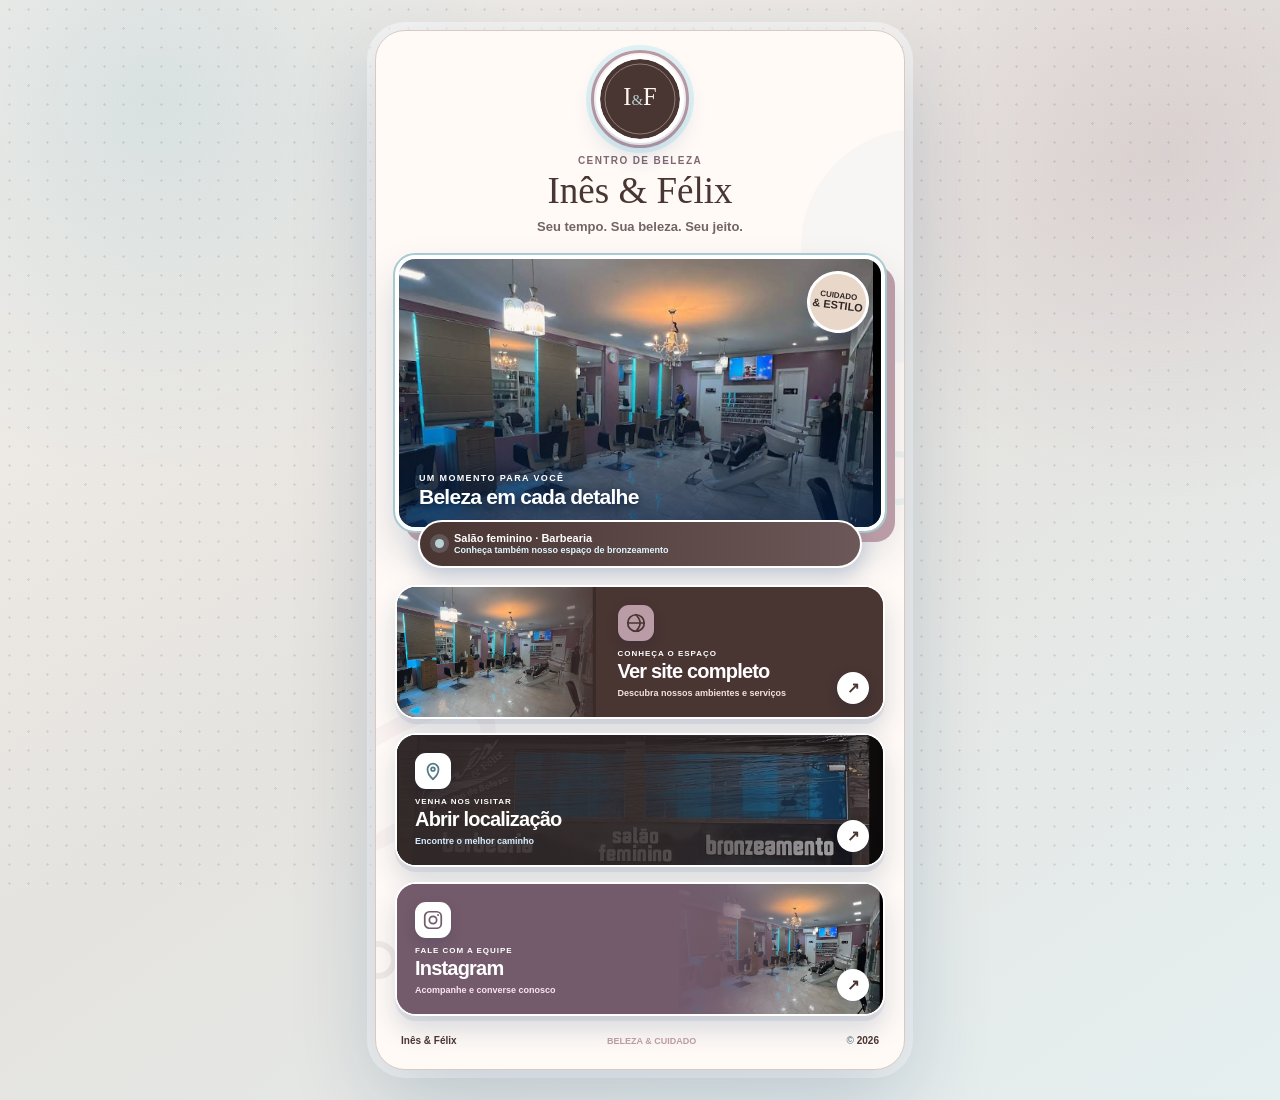
==== bio.html @ fb5d3f5d "Publica site e bio Ines e Felix" ====
<!doctype html><html lang="pt-BR"><head><meta charset="utf-8"><meta name="viewport" content="width=device-width,initial-scale=1"><title>Inês &amp; Félix | Links e beleza</title><meta name="description" content="Conheça o Centro de Beleza Inês e Félix e acesse nossos links."><meta name="robots" content="noindex,nofollow"><meta name="theme-color" content="#493532"><link rel="icon" href="assets/monograma.svg" type="image/svg+xml"><link rel="stylesheet" href="bio.css"></head>
<body class="bio-page"><div class="scene-shapes" aria-hidden="true"><i class="shape shape-one"></i><i class="shape shape-two"></i><i class="shape shape-three"></i></div><main class="bio-page-wrap"><section class="bio-device" aria-labelledby="bio-page-title"><span class="orbit orbit-one" aria-hidden="true"></span><span class="orbit orbit-two" aria-hidden="true"></span>
<header class="bio-page-header"><div class="brand-mark"><span class="brand-ring" aria-hidden="true"></span><img src="assets/monograma.svg" alt="Monograma proposto Inês e Félix" width="180" height="180"></div><p>Centro de beleza</p><h1 id="bio-page-title">Inês &amp; Félix</h1><span>Seu tempo. Sua beleza. Seu jeito.</span></header>
<div class="bio-media cover-card"><img src="assets/interior.png" alt="Interior do Centro de Beleza Inês e Félix"><div class="video-poster-copy"><small>UM MOMENTO PARA VOCÊ</small><strong>Beleza em cada detalhe</strong></div><span class="video-sticker" aria-hidden="true">cuidado<br><strong>&amp; estilo</strong></span></div>
<div class="quick-note"><span class="pulse-dot" aria-hidden="true"></span><strong>Salão feminino · Barbearia</strong><small>Conheça também nosso espaço de bronzeamento</small></div>
<nav class="bio-links" aria-label="Links do centro de beleza">
<a class="bio-link site-link" href="index.html"><span class="link-icon" aria-hidden="true"><svg viewBox="0 0 24 24"><circle cx="12" cy="12" r="9"/><path d="M3 12h18M12 3c3 3.2 4.5 6.2 4.5 9S15 17.8 12 21"/></svg></span><span class="link-copy"><small>CONHEÇA O ESPAÇO</small><strong>Ver site completo</strong><em>Descubra nossos ambientes e serviços</em></span><b class="link-arrow" aria-hidden="true">↗</b></a>
<a class="bio-link maps-link" href="https://maps.app.goo.gl/VTuKwaMEP7C7W2PE6" target="_blank" rel="noopener noreferrer"><span class="link-icon" aria-hidden="true"><svg viewBox="0 0 24 24"><path d="M12 21s6-5.3 6-11a6 6 0 1 0-12 0c0 5.7 6 11 6 11Z"/><circle cx="12" cy="10" r="2"/></svg></span><span class="link-copy"><small>VENHA NOS VISITAR</small><strong>Abrir localização</strong><em>Encontre o melhor caminho</em></span><b class="link-arrow" aria-hidden="true">↗</b></a>
<a class="bio-link instagram-link" href="https://www.instagram.com/centrodebelezainesefelix/" target="_blank" rel="noopener noreferrer"><span class="link-icon" aria-hidden="true"><svg viewBox="0 0 24 24"><rect x="3" y="3" width="18" height="18" rx="5"/><circle cx="12" cy="12" r="4"/><circle class="dot" cx="17.5" cy="6.5" r="1"/></svg></span><span class="link-copy"><small>FALE COM A EQUIPE</small><strong>Instagram</strong><em>Acompanhe e converse conosco</em></span><b class="link-arrow" aria-hidden="true">↗</b></a></nav><footer class="bio-page-footer"><span>Inês &amp; Félix</span><b>BELEZA &amp; CUIDADO</b><span>© <span id="bio-year"></span></span></footer></section></main><script src="bio.js"></script></body></html>
---- bio.css ----
/* Base editorial da Bio veterinária, adaptada à identidade deste espaço. */
:root{--navy:#06356f;--deep:#031d42;--blue:#087ed0;--cyan:#28c6ec;--orange:#ff9e18;--yellow:#ffd43b;--ink:#082b53;--muted:#647b91;--body:"Montserrat",Arial,sans-serif}
*{box-sizing:border-box}
[hidden]{display:none!important}
html{min-height:100%;background:#eaf8ff}
body{min-height:100%;margin:0;color:var(--ink);font-family:var(--body);font-weight:600;overflow-x:hidden}
img,video{display:block;width:100%}
button,a{font:inherit}
a{color:inherit;text-decoration:none;-webkit-tap-highlight-color:transparent}
a:focus-visible,button:focus-visible{outline:4px solid var(--yellow);outline-offset:4px}
.bio-page-wrap{position:relative;z-index:1;min-height:100svh;padding:30px 16px;background:radial-gradient(circle at 12% 9%,#30c9f044,transparent 25%),radial-gradient(circle at 91% 14%,#ffad2245,transparent 23%),radial-gradient(circle at 85% 91%,#0b63b72b,transparent 28%),linear-gradient(145deg,#f2fbff,#def4ff 48%,#fff5dc)}
.bio-page-wrap:before{content:"";position:fixed;inset:0;pointer-events:none;opacity:.12;background-image:radial-gradient(var(--navy) 1.1px,transparent 1.1px);background-size:19px 19px}
.scene-shapes{position:fixed;inset:0;z-index:0;pointer-events:none;overflow:hidden}
.shape{position:absolute;display:block;border-radius:999px}
.shape-one{width:260px;height:82px;left:-72px;top:18%;background:var(--cyan);transform:rotate(42deg);opacity:.36}
.shape-two{width:180px;height:180px;right:-75px;top:53%;border:28px solid var(--orange);opacity:.3}
.shape-three{width:130px;height:130px;left:5%;bottom:-54px;border:22px solid var(--navy);opacity:.15}
.bio-device{position:relative;width:min(100%,530px);margin:auto;padding:19px;overflow:hidden;background:#fffffff7;border:1px solid #b9dced;border-radius:30px;box-shadow:0 30px 85px #052c582f,0 0 0 8px #ffffff80}
.bio-device:before{content:"";position:absolute;width:235px;height:235px;right:-132px;top:98px;border-radius:50%;background:var(--cyan);opacity:.08}
.bio-device:after{content:"";position:absolute;width:220px;height:74px;left:-115px;bottom:232px;border:16px solid var(--orange);border-radius:50%;opacity:.08;transform:rotate(-34deg)}
.bio-device>*:not(.paw-print,.orbit){position:relative;z-index:2}
.paw-print{position:absolute;z-index:1;width:35px;height:31px;color:var(--orange);opacity:.34;transform:rotate(18deg)}
.paw-print i,.paw-print b{position:absolute;display:block;background:currentColor;border-radius:50%}
.paw-print i{width:8px;height:10px}
.paw-print i:nth-child(1){left:1px;top:5px}.paw-print i:nth-child(2){left:9px;top:0}.paw-print i:nth-child(3){right:8px;top:0}.paw-print i:nth-child(4){right:0;top:6px}
.paw-print b{width:21px;height:16px;left:7px;bottom:0}
.paw-one{right:22px;top:26px}.paw-two{left:12px;top:260px;color:var(--blue);transform:scale(.8) rotate(-24deg)}
.orbit{position:absolute;z-index:1;border-radius:50%;border:6px solid var(--cyan);opacity:.18}
.orbit-one{width:54px;height:54px;right:-20px;top:420px}.orbit-two{width:38px;height:38px;left:-17px;bottom:90px;border-color:var(--orange)}
.bio-page-header{text-align:center;padding:5px 12px 18px}
.brand-mark{position:relative;width:88px;height:88px;margin:0 auto 12px}
.brand-mark img{position:relative;z-index:2;width:88px;height:88px;object-fit:cover;border:4px solid #fff;border-radius:50%;box-shadow:0 11px 25px #06356f2a}
.brand-ring{position:absolute;inset:-5px;z-index:1;border:3px solid var(--orange);border-radius:50%;box-shadow:0 0 0 5px #28c6ec24}
.online-dot{position:absolute;z-index:3;right:-1px;bottom:4px;width:20px;height:20px;background:#1fcb68;border:4px solid #fff;border-radius:50%}
.bio-page-header p{margin:0 0 6px;color:var(--blue);font-size:10px;font-weight:900;letter-spacing:.14em;text-transform:uppercase}
.bio-page-header h1{margin:0;color:var(--navy);font-size:clamp(28px,7vw,37px);font-weight:900;line-height:1.04;letter-spacing:-.055em}
.bio-page-header>span{display:block;margin-top:8px;color:#536d84;font-size:13px;line-height:1.45}
.bio-media{position:relative;width:100%;aspect-ratio:16/9;overflow:hidden;background:#d8f3ff;border:4px solid #fff;border-radius:20px;outline:2px solid var(--cyan);box-shadow:10px 11px 0 var(--orange),0 22px 42px #052c5830}
.bio-media>img,.bio-media>video{position:absolute;inset:0;height:100%;object-fit:cover;object-position:50% 43%}
.bio-media:after{content:"";position:absolute;inset:0;z-index:1;background:linear-gradient(180deg,transparent 36%,#031d42b5);pointer-events:none}
.video-poster-copy{position:absolute;z-index:2;left:20px;right:86px;bottom:18px;display:flex;flex-direction:column;color:#fff;text-shadow:0 2px 10px #001b3d}
.video-poster-copy small{font-size:9px;font-weight:900;letter-spacing:.15em}
.video-poster-copy strong{margin-top:3px;font-size:21px;font-weight:900;line-height:1.08;letter-spacing:-.035em}
.video-sticker{position:absolute;z-index:3;right:12px;top:12px;width:62px;height:62px;display:grid;place-content:center;text-align:center;color:var(--deep);background:var(--yellow);border:3px solid #fff;border-radius:50%;font-size:8px;font-weight:800;line-height:1.05;text-transform:uppercase;transform:rotate(7deg);box-shadow:0 8px 18px #031d4240}
.video-sticker strong{font-size:11px}
.bio-media.has-video:after,.bio-media.has-video .video-poster-copy,.bio-media.has-video .video-sticker{display:none}
.bio-video-controls{position:absolute;inset:0;z-index:5;display:grid;place-items:center;pointer-events:none}
.video-sound-gate{pointer-events:auto;display:flex;flex-direction:column;align-items:center;justify-content:center;gap:3px;width:154px;min-height:112px;padding:14px;border:2px solid #ffffffc7;border-radius:20px;background:#06356fe8;color:#fff;box-shadow:0 15px 36px #031d4275;backdrop-filter:blur(7px);cursor:pointer}
.video-sound-gate .sound-icon{font-size:32px;line-height:1}.video-sound-gate strong{font-size:15px}.video-sound-gate small{font-size:9px;font-weight:650}
.bio-media.is-unmuted .video-sound-gate{position:absolute;left:10px;bottom:10px;width:auto;min-height:40px;padding:7px 11px;flex-direction:row;border-radius:11px}
.bio-media.is-unmuted .video-sound-gate .sound-icon{font-size:17px}.bio-media.is-unmuted .video-sound-gate strong{font-size:11px}.bio-media.is-unmuted .video-sound-gate small{display:none}
.quick-note{margin:20px 4px 13px;padding:10px 13px;display:grid;grid-template-columns:10px 1fr;column-gap:9px;align-items:center;background:#e9f8ff;border:1px solid #c7eafb;border-radius:13px;color:var(--navy)}
.pulse-dot{grid-row:1/3;width:9px;height:9px;background:#21c369;border-radius:50%;box-shadow:0 0 0 5px #21c36920}
.quick-note strong{font-size:11px;line-height:1.2}.quick-note small{color:var(--muted);font-size:9px;line-height:1.2}
.bio-links{display:grid;gap:12px}
.bio-link{position:relative;display:grid;grid-template-columns:50px minmax(0,1fr) 30px;align-items:center;gap:12px;min-height:78px;padding:11px 14px 11px 11px;border:1px solid #c8dfec;border-radius:17px;background:#fff;color:var(--navy);box-shadow:0 9px 0 #06356f0c,0 18px 34px #052c5819;will-change:transform;transition:box-shadow .25s ease,filter .25s ease}
.bio-link:before{content:"";position:absolute;left:0;top:16px;bottom:16px;width:4px;border-radius:0 4px 4px 0;background:var(--orange)}
.bio-link:hover{animation-play-state:paused!important;transform:translateY(-6px) scale(1.012)!important;box-shadow:0 13px 0 #06356f0b,0 25px 40px #052c582c;filter:saturate(1.07)}
.link-icon{width:48px;height:48px;display:grid;place-items:center;border-radius:14px;background:#edf8ff;color:var(--blue);box-shadow:inset 0 0 0 1px #c8eafb,0 5px 14px #052c5813}
.link-icon svg{width:27px;height:27px;fill:currentColor;stroke:none}
.site-link .link-icon svg,.maps-link .link-icon svg,.instagram-link .link-icon svg{fill:none;stroke:currentColor;stroke-width:1.9;stroke-linecap:round;stroke-linejoin:round}
.instagram-link .link-icon svg .dot{fill:currentColor;stroke:none}
.link-copy{display:flex;min-width:0;flex-direction:column;line-height:1.18}
.link-copy small{font-size:8px;font-style:normal;font-weight:900;letter-spacing:.105em}
.link-copy strong{margin-top:3px;font-size:14px;font-weight:900;line-height:1.25}
.link-copy em{margin-top:3px;color:var(--muted);font-size:9px;font-style:normal;font-weight:600;line-height:1.25}
.link-arrow{width:28px;height:28px;display:grid;place-items:center;border-radius:50%;background:#edf7fc;font-size:15px;font-weight:900}
.whatsapp-link{border:0;background:linear-gradient(135deg,#0aad5c,#078b4a);color:#fff;box-shadow:0 9px 0 #08753a20,0 20px 35px #07914d35}
.whatsapp-link:before{background:#bfffd7}.whatsapp-link .link-icon{background:#fff;color:#08a554;box-shadow:0 6px 15px #045e332c}.whatsapp-link .link-copy em{color:#d7ffe5}.whatsapp-link .link-arrow{background:#ffffff25}
.site-link{border:0;background:linear-gradient(135deg,var(--deep),var(--navy) 70%,#0b5da1);color:#fff;box-shadow:0 9px 0 #031d4218,0 20px 35px #031d423c}
.site-link:before{background:var(--orange)}.site-link .link-icon{background:var(--orange);color:var(--deep);box-shadow:0 6px 15px #031d423d}.site-link .link-copy em{color:#cde8ff}.site-link .link-arrow{background:#ffffff18}
.maps-link{background:linear-gradient(135deg,#effaff,#fff);border-color:#98d9f1}.maps-link .link-icon{color:#087ed0;background:#dff6ff}.maps-link .link-arrow{color:#087ed0}
.instagram-link{border:0;background:linear-gradient(115deg,#7724b8,#ce2b83 56%,#f0752c);color:#fff;box-shadow:0 9px 0 #87265e17,0 20px 35px #af2b7433}
.instagram-link:before{background:#ffd66b}.instagram-link .link-icon{color:#bc287e;background:#fff;box-shadow:0 6px 15px #5a165036}.instagram-link .link-copy em{color:#ffe4f5}.instagram-link .link-arrow{background:#ffffff24}
.bio-page-footer{display:flex;align-items:center;justify-content:space-between;gap:12px;padding:20px 6px 4px;color:#6d8294;font-size:10px;font-weight:800}
.bio-page-footer span:first-child{color:var(--navy)}.bio-page-footer b{color:var(--orange);font-size:9px}
@media(max-width:430px){
  .bio-page-wrap{padding:9px 7px}
  .bio-device{padding:13px;border-radius:24px;box-shadow:0 18px 50px #052c5828}
  .bio-page-header{padding:4px 8px 14px}
  .brand-mark,.brand-mark img{width:76px;height:76px}.brand-mark{margin-bottom:9px}
  .bio-page-header p{font-size:8px}.bio-page-header h1{font-size:28px}.bio-page-header>span{margin-top:5px;font-size:11px}
  .bio-media{border-radius:16px;box-shadow:6px 7px 0 var(--orange),0 17px 31px #052c582d}
  .video-poster-copy{left:15px;bottom:14px}.video-poster-copy strong{font-size:18px}.video-sticker{width:53px;height:53px;right:9px;top:9px}
  .quick-note{margin-top:15px;margin-bottom:9px;padding:8px 11px}.quick-note small{font-size:8px}
  .bio-links{gap:9px}
  .bio-link{min-height:68px;padding:8px 10px 8px 8px;grid-template-columns:43px minmax(0,1fr) 25px;gap:9px;border-radius:14px}
  .link-icon{width:42px;height:42px;border-radius:12px}.link-icon svg{width:24px;height:24px}
  .link-copy strong{font-size:12px}.link-copy small{font-size:7px}.link-copy em{font-size:8px}
  .link-arrow{width:24px;height:24px;font-size:13px}
  .bio-page-footer{padding-top:15px;font-size:9px}
  .paw-one{right:13px;top:18px}.paw-two{display:none}
}
@media(max-width:350px){
  .bio-device{padding:10px}.bio-page-header h1{font-size:25px}.bio-media{border-width:3px}
  .bio-link{grid-template-columns:40px minmax(0,1fr) 22px}.link-icon{width:39px;height:39px}.link-copy em{display:none}
}
@media(prefers-reduced-motion:reduce){
  .bio-link{transition:none}.bio-link:hover{transform:none!important}.brand-ring,.online-dot,.paw-print{animation:none!important}
}
@media(prefers-reduced-motion:no-preference){
  .bio-page-header{animation:enter-top .82s cubic-bezier(.18,.72,.18,1) both}
  .bio-media{animation:enter-right .88s .08s cubic-bezier(.18,.72,.18,1) both}
  .quick-note{animation:enter-pop .72s .15s cubic-bezier(.2,.78,.2,1) both}
  .bio-link:nth-child(1){animation:enter-left .78s .22s cubic-bezier(.18,.75,.2,1) both,float-left 4.2s 1.15s ease-in-out infinite}
  .bio-link:nth-child(2){animation:enter-right .78s .30s cubic-bezier(.18,.75,.2,1) both,float-right 4.7s 1.2s ease-in-out infinite}
  .bio-link:nth-child(3){animation:enter-left .78s .38s cubic-bezier(.18,.75,.2,1) both,float-left 4.5s 1.28s ease-in-out infinite}
  .bio-link:nth-child(4){animation:enter-right .78s .46s cubic-bezier(.18,.75,.2,1) both,float-right 4.1s 1.36s ease-in-out infinite}
  .bio-page-footer{animation:enter-up .75s .54s ease both}
  .brand-ring{animation:ring-breathe 3.2s ease-in-out infinite}
  .online-dot{animation:online-pulse 2s ease-out infinite}
  .paw-print{animation:paw-drift 4.5s ease-in-out infinite}
}
@keyframes enter-top{from{opacity:0;transform:translateY(-32px)}to{opacity:1;transform:none}}
@keyframes enter-right{from{opacity:0;transform:translateX(44px) scale(.98)}to{opacity:1;transform:none}}
@keyframes enter-left{from{opacity:0;transform:translateX(-44px) scale(.98)}to{opacity:1;transform:none}}
@keyframes enter-up{from{opacity:0;transform:translateY(26px)}to{opacity:1;transform:none}}
@keyframes enter-pop{from{opacity:0;transform:scale(.88)}to{opacity:1;transform:none}}
@keyframes float-left{0%,100%{transform:translateY(0) rotate(0)}50%{transform:translateY(-5px) rotate(-.25deg)}}
@keyframes float-right{0%,100%{transform:translateY(0) rotate(0)}50%{transform:translateY(-4px) rotate(.28deg)}}
@keyframes ring-breathe{0%,100%{transform:scale(1)}50%{transform:scale(1.06)}}
@keyframes online-pulse{0%{box-shadow:0 0 0 0 #1fcb6870}70%,100%{box-shadow:0 0 0 10px transparent}}
@keyframes paw-drift{0%,100%{translate:0 0}50%{translate:0 -7px}}

/* Cards editoriais: cada link funciona como uma pequena peça visual. */
.quick-note{z-index:4;width:calc(100% - 46px);margin:-11px auto 17px;padding:10px 15px;background:linear-gradient(100deg,#06356f,#087ed0);border:2px solid #fff;color:#fff;border-radius:999px;box-shadow:0 9px 20px #06356f36}
.quick-note small{color:#dff6ff}
.bio-links{gap:15px}
.bio-link{position:relative;isolation:isolate;display:block;min-height:130px;padding:18px 44% 17px 18px;overflow:hidden;border:2px solid #fff;border-radius:21px;box-shadow:0 14px 27px #052c5828,0 5px 0 #06356f12}
.bio-link:before{content:"";position:absolute;z-index:-2;inset:0 0 0 58%;width:auto;border-radius:0;background-position:center;background-size:cover}
.bio-link:after{content:"";position:absolute;z-index:-1;inset:0;background:linear-gradient(90deg,var(--card-color,#fff) 0 57%,transparent 76%)}
.bio-link .link-icon{width:36px;height:36px;margin-bottom:8px;border-radius:11px;box-shadow:0 5px 13px #031d4225}
.bio-link .link-icon svg{width:22px;height:22px}
.bio-link .link-copy{display:flex}
.bio-link .link-copy small{font-size:8px;letter-spacing:.12em}
.bio-link .link-copy strong{max-width:190px;margin-top:3px;font-size:20px;line-height:1.02;letter-spacing:-.04em}
.bio-link .link-copy em{max-width:180px;margin-top:6px;font-size:9px;line-height:1.3}
.bio-link .link-arrow{position:absolute;z-index:3;right:14px;bottom:13px;width:32px;height:32px;background:#fff;color:var(--navy);box-shadow:0 5px 14px #031d4233}
.whatsapp-link{--card-color:#fff4d5;background:#fff4d5;color:var(--navy)}
.whatsapp-link:before{background-image:url("./assets/cuidados-pet.png")}
.whatsapp-link:after{background:linear-gradient(90deg,#fff4d5 0 56%,#fff4d5d9 64%,transparent 80%)}
.whatsapp-link .link-icon{background:#0aad5c;color:#fff}
.whatsapp-link .link-copy em{color:#536d84}
.site-link{--card-color:#06356f;padding-left:45%;padding-right:15px;background:#06356f;color:#fff}
.site-link:before{inset:0 59% 0 0;background-image:url("./assets/atendimento-veterinario.png");background-position:center}
.site-link:after{background:linear-gradient(90deg,transparent 23%,#06356fe8 43%,#06356f 58%)}
.site-link .link-icon{background:var(--orange);color:var(--deep)}
.site-link .link-copy em{color:#d5edff}
.maps-link{padding-right:24%;background:var(--deep);color:#fff}
.maps-link:before{inset:0;background-image:url("./assets/fachada-placeholder.svg");background-position:center}
.maps-link:after{background:linear-gradient(90deg,#031d42f2 0,#031d42d6 54%,#031d4240)}
.maps-link .link-icon{background:#fff;color:#087ed0}
.maps-link .link-copy em{color:#d5edff}
.instagram-link{--card-color:#522268;background:#522268;color:#fff}
.instagram-link:before{background-image:url("./assets/atendimento-veterinario.png")}
.instagram-link:after{background:linear-gradient(90deg,#522268 0 55%,#9e2869d9 67%,transparent 83%)}
.instagram-link .link-icon{background:#fff;color:#cc2a7d}
.instagram-link .link-copy em{color:#ffe3f4}
.bio-link:hover{transform:translateY(-7px) rotate(-.25deg)!important;box-shadow:0 22px 38px #052c5838,0 7px 0 #06356f10}

@media(max-width:430px){
  .quick-note{width:calc(100% - 30px);margin-top:-9px;margin-bottom:13px;padding:8px 12px}
  .bio-links{gap:12px}
  .bio-link{min-height:115px;padding:14px 43% 13px 14px;border-radius:18px}
  .bio-link:before{left:57%}
  .bio-link .link-icon{width:31px;height:31px;margin-bottom:6px;border-radius:9px}
  .bio-link .link-icon svg{width:19px;height:19px}
  .bio-link .link-copy strong{font-size:17px}
  .bio-link .link-copy em{margin-top:4px;font-size:8px}
  .bio-link .link-arrow{right:10px;bottom:9px;width:27px;height:27px}
  .site-link{padding-left:44%;padding-right:10px}
  .maps-link{padding-right:25%}
}
@media(max-width:350px){
  .bio-link{min-height:108px}
  .bio-link .link-copy strong{font-size:15px}
}

/* Ajustes finais: WhatsApp verde e primeira tela móvel mais informativa. */
.whatsapp-link{--card-color:#07974f;background:#07974f;color:#fff}
.whatsapp-link:after{background:linear-gradient(90deg,#07974f 0 56%,#07974fe8 64%,transparent 82%)}
.whatsapp-link .link-copy em{color:#dcffe9}

@media(max-width:430px){
  .bio-page-wrap{padding:4px}
  .bio-device{padding:9px;border-radius:21px}
  .bio-page-header{padding:2px 5px 9px}
  .brand-mark,.brand-mark img{width:56px;height:56px}
  .brand-mark{margin-bottom:6px}
  .brand-mark img{border-width:3px}
  .online-dot{width:15px;height:15px;border-width:3px}
  .bio-page-header p{margin-bottom:3px;font-size:7px}
  .bio-page-header h1{font-size:22px;white-space:nowrap}
  .bio-page-header>span{margin-top:3px;font-size:9px}
  .bio-media{height:152px;aspect-ratio:auto;border-width:3px;border-radius:15px;box-shadow:5px 6px 0 var(--orange),0 13px 24px #052c582d}
  .video-sound-gate{width:120px;min-height:82px;padding:8px;border-radius:16px}
  .video-sound-gate .sound-icon{font-size:24px}
  .video-sound-gate strong{font-size:12px}
  .video-sound-gate small{font-size:7px}
  .quick-note{width:calc(100% - 24px);margin:-8px auto 9px;padding:6px 10px}
  .quick-note strong{font-size:9px}.quick-note small{font-size:7px}
  .bio-links{gap:8px}
  .bio-link{min-height:94px;padding:9px 43% 8px 10px;border-radius:15px}
  .bio-link .link-icon{width:27px;height:27px;margin-bottom:4px;border-radius:8px}
  .bio-link .link-icon svg{width:17px;height:17px}
  .bio-link .link-copy small{font-size:6px}
  .bio-link .link-copy strong{margin-top:2px;font-size:14px}
  .bio-link .link-copy em{display:none}
  .bio-link .link-arrow{right:8px;bottom:7px;width:23px;height:23px;font-size:12px}
  .site-link{padding-left:44%;padding-right:8px}
  .maps-link{padding-right:25%}
  .bio-page-footer{padding:10px 5px 2px;font-size:8px}
}
@media(max-width:350px){
  .bio-page-header h1{font-size:20px}
  .bio-link{min-height:90px}
  .bio-link .link-copy strong{font-size:13px}
}

:root{--navy:#493532;--deep:#302727;--blue:#587984;--cyan:#a7cbd2;--orange:#ba9ca6;--yellow:#e9d8c9;--ink:#302727;--muted:#76696b;--body:"Segoe UI",Arial,sans-serif}
html{background:#e9e1dd}.bio-page-wrap{background:radial-gradient(circle at 12% 9%,#a8cbd255,transparent 25%),radial-gradient(circle at 91% 14%,#c4aab355,transparent 23%),linear-gradient(145deg,#f4efeb,#e5e3df 48%,#e5eff0)}
.bio-device{background:#fffaf6;border-color:#d8c9c5}.bio-page-header h1{font-family:Georgia,serif;font-weight:400;letter-spacing:0}.bio-page-header p{color:#806873}.bio-page-header>span{color:#716565}.brand-mark img{object-fit:cover}.quick-note{background:linear-gradient(100deg,#493532,#6c5858)}.pulse-dot{background:#b8d2d5;box-shadow:0 0 0 5px #b8d2d533}
.bio-link.site-link{--card-color:#493532;background:#493532}.site-link:before{background-image:url('./assets/interior.png')}.site-link:after{background:linear-gradient(90deg,transparent 23%,#493532e8 43%,#493532 58%)}.site-link .link-copy em{color:#f3e3de}.site-link .link-icon{color:#493532}
.maps-link:before{background-image:url('./assets/fachada.png')}.maps-link:after{background:linear-gradient(90deg,#302727f2 0,#302727d6 54%,#30272740)}.maps-link .link-icon{color:#537984}
.instagram-link{--card-color:#735b6b;background:#735b6b}.instagram-link:before{background-image:url('./assets/interior.png')}.instagram-link:after{background:linear-gradient(90deg,#735b6b 0 55%,#735b6bde 67%,transparent 83%)}.instagram-link .link-icon{color:#735b6b}
@media(max-width:430px){.bio-page-header h1{white-space:normal}.bio-link{min-height:88px}}
.site-link:before{left:0}
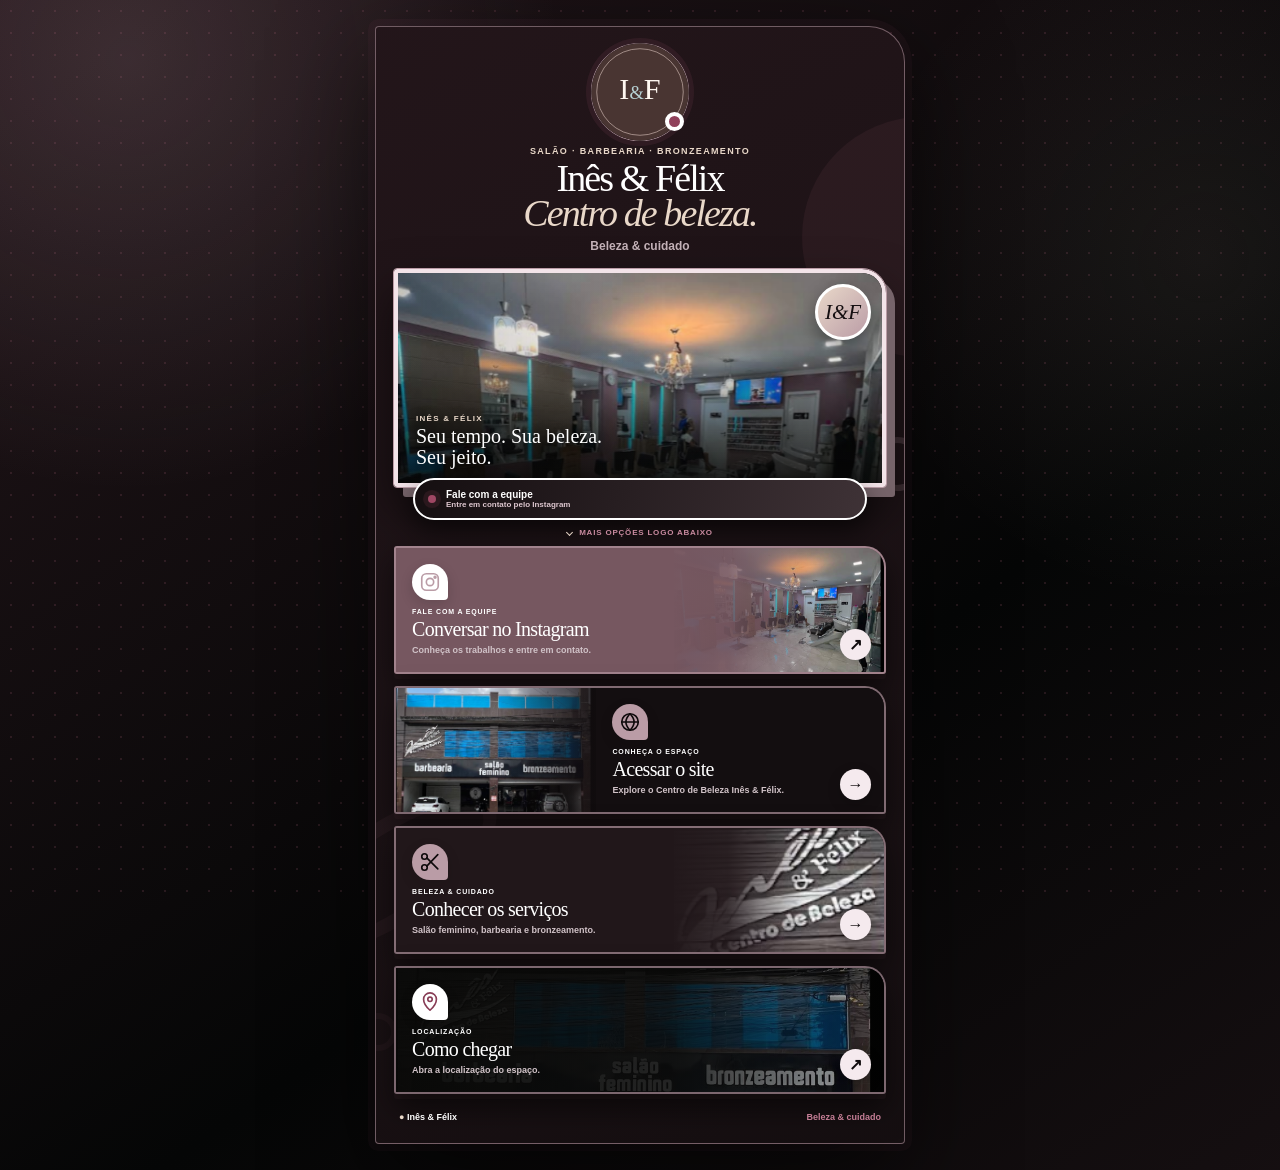
==== commit 83414c30: "feat: padroniza Bio com cartões fotográficos e identidade da empresa" ====
--- a/bio.html
+++ b/bio.html
@@ -1,9 +1,25 @@
-<!doctype html><html lang="pt-BR"><head><meta charset="utf-8"><meta name="viewport" content="width=device-width,initial-scale=1"><title>Inês &amp; Félix | Links e beleza</title><meta name="description" content="Conheça o Centro de Beleza Inês e Félix e acesse nossos links."><meta name="robots" content="noindex,nofollow"><meta name="theme-color" content="#493532"><link rel="icon" href="assets/monograma.svg" type="image/svg+xml"><link rel="stylesheet" href="bio.css"></head>
-<body class="bio-page"><div class="scene-shapes" aria-hidden="true"><i class="shape shape-one"></i><i class="shape shape-two"></i><i class="shape shape-three"></i></div><main class="bio-page-wrap"><section class="bio-device" aria-labelledby="bio-page-title"><span class="orbit orbit-one" aria-hidden="true"></span><span class="orbit orbit-two" aria-hidden="true"></span>
-<header class="bio-page-header"><div class="brand-mark"><span class="brand-ring" aria-hidden="true"></span><img src="assets/monograma.svg" alt="Monograma proposto Inês e Félix" width="180" height="180"></div><p>Centro de beleza</p><h1 id="bio-page-title">Inês &amp; Félix</h1><span>Seu tempo. Sua beleza. Seu jeito.</span></header>
-<div class="bio-media cover-card"><img src="assets/interior.png" alt="Interior do Centro de Beleza Inês e Félix"><div class="video-poster-copy"><small>UM MOMENTO PARA VOCÊ</small><strong>Beleza em cada detalhe</strong></div><span class="video-sticker" aria-hidden="true">cuidado<br><strong>&amp; estilo</strong></span></div>
-<div class="quick-note"><span class="pulse-dot" aria-hidden="true"></span><strong>Salão feminino · Barbearia</strong><small>Conheça também nosso espaço de bronzeamento</small></div>
-<nav class="bio-links" aria-label="Links do centro de beleza">
-<a class="bio-link site-link" href="index.html"><span class="link-icon" aria-hidden="true"><svg viewBox="0 0 24 24"><circle cx="12" cy="12" r="9"/><path d="M3 12h18M12 3c3 3.2 4.5 6.2 4.5 9S15 17.8 12 21"/></svg></span><span class="link-copy"><small>CONHEÇA O ESPAÇO</small><strong>Ver site completo</strong><em>Descubra nossos ambientes e serviços</em></span><b class="link-arrow" aria-hidden="true">↗</b></a>
-<a class="bio-link maps-link" href="https://maps.app.goo.gl/VTuKwaMEP7C7W2PE6" target="_blank" rel="noopener noreferrer"><span class="link-icon" aria-hidden="true"><svg viewBox="0 0 24 24"><path d="M12 21s6-5.3 6-11a6 6 0 1 0-12 0c0 5.7 6 11 6 11Z"/><circle cx="12" cy="10" r="2"/></svg></span><span class="link-copy"><small>VENHA NOS VISITAR</small><strong>Abrir localização</strong><em>Encontre o melhor caminho</em></span><b class="link-arrow" aria-hidden="true">↗</b></a>
-<a class="bio-link instagram-link" href="https://www.instagram.com/centrodebelezainesefelix/" target="_blank" rel="noopener noreferrer"><span class="link-icon" aria-hidden="true"><svg viewBox="0 0 24 24"><rect x="3" y="3" width="18" height="18" rx="5"/><circle cx="12" cy="12" r="4"/><circle class="dot" cx="17.5" cy="6.5" r="1"/></svg></span><span class="link-copy"><small>FALE COM A EQUIPE</small><strong>Instagram</strong><em>Acompanhe e converse conosco</em></span><b class="link-arrow" aria-hidden="true">↗</b></a></nav><footer class="bio-page-footer"><span>Inês &amp; Félix</span><b>BELEZA &amp; CUIDADO</b><span>© <span id="bio-year"></span></span></footer></section></main><script src="bio.js"></script></body></html>
+<!doctype html><html lang="pt-BR"><head>
+<meta charset="utf-8"><meta name="viewport" content="width=device-width,initial-scale=1">
+<title>Inês &amp; Félix | Links e atendimento</title>
+<meta name="description" content="Inês &amp; Félix: contatos, serviços e links oficiais.">
+<meta name="robots" content="noindex,nofollow,noarchive"><meta name="theme-color" content="#0c0c0d">
+<link rel="stylesheet" href="bio.css?v=bio-padrao-20261106-1"><script>document.documentElement.classList.add('bio-js')</script>
+</head><body>
+<div class="scene" aria-hidden="true"><i></i><i></i><i></i></div>
+<main class="bio-wrap"><section class="bio-device" aria-labelledby="bio-title">
+  <span class="orbit orbit-one" aria-hidden="true"></span><span class="orbit orbit-two" aria-hidden="true"></span>
+  <header class="bio-header">
+    <div class="brand-mark"><span aria-hidden="true"></span><img src="https://thiagorevolutio-coder.github.io/previa-ines-e-felix/assets/monograma.svg" alt="Inês &amp; Félix" width="180" height="180"><i aria-hidden="true"></i></div>
+    <p>SALÃO · BARBEARIA · BRONZEAMENTO</p><h1 id="bio-title">Inês & Félix<br><em>Centro de beleza.</em></h1><span>Beleza &amp; cuidado</span>
+  </header>
+  <figure class="bio-media"><img src="https://thiagorevolutio-coder.github.io/previa-ines-e-felix/assets/interior.png" alt="Inês &amp; Félix — imagem da empresa" width="960" height="720"><figcaption><small>INÊS &amp; FÉLIX</small><strong>Seu tempo. Sua beleza.<br>Seu jeito.</strong></figcaption><b aria-hidden="true">I&amp;F</b></figure>
+  <div class="quick-note"><span aria-hidden="true"></span><strong>Fale com a equipe</strong><small>Entre em contato pelo Instagram</small></div>
+  <p class="scroll-cue"><span aria-hidden="true"></span>Mais opções logo abaixo</p>
+  <nav class="bio-links" aria-label="Links de Inês &amp; Félix">
+    <a class="bio-link contact-primary instagram-link" href="https://www.instagram.com/centrodebelezainesefelix/" target="_blank" rel="noopener noreferrer" style="--card-image:url('https://thiagorevolutio-coder.github.io/previa-ines-e-felix/assets/interior.png')"><span class="link-icon" aria-hidden="true"><svg viewBox="0 0 24 24"><rect x="3" y="3" width="18" height="18" rx="5"/><circle cx="12" cy="12" r="4"/><circle class="dot" cx="17.5" cy="6.7" r="1"/></svg></span><span class="link-copy"><small>FALE COM A EQUIPE</small><strong>Conversar no Instagram</strong><em>Conheça os trabalhos e entre em contato.</em></span><b class="link-arrow" aria-hidden="true">↗</b></a>
+    <a class="bio-link site-link" href="index.html" style="--card-image:url('https://thiagorevolutio-coder.github.io/previa-ines-e-felix/assets/fachada.png')"><span class="link-icon" aria-hidden="true"><svg viewBox="0 0 24 24"><circle cx="12" cy="12" r="9"/><path d="M3 12h18M12 3c3 3.2 4.5 6.2 4.5 9S15 17.8 12 21M12 3C9 6.2 7.5 9.2 7.5 12S9 17.8 12 21"/></svg></span><span class="link-copy"><small>CONHEÇA O ESPAÇO</small><strong>Acessar o site</strong><em>Explore o Centro de Beleza Inês &amp; Félix.</em></span><b class="link-arrow" aria-hidden="true">→</b></a>
+    <a class="bio-link services-link" href="index.html#servicos" style="--card-image:url('https://thiagorevolutio-coder.github.io/previa-ines-e-felix/assets/letreiro.png')"><span class="link-icon" aria-hidden="true"><svg viewBox="0 0 24 24"><circle cx="6" cy="6" r="3"/><circle cx="6" cy="18" r="3"/><path d="m8.5 7.5 12 12M8.5 16.5 20.5 4"/></svg></span><span class="link-copy"><small>BELEZA &amp; CUIDADO</small><strong>Conhecer os serviços</strong><em>Salão feminino, barbearia e bronzeamento.</em></span><b class="link-arrow" aria-hidden="true">→</b></a>
+    <a class="bio-link maps-link" href="https://maps.app.goo.gl/VTuKwaMEP7C7W2PE6" target="_blank" rel="noopener noreferrer" style="--card-image:url('https://thiagorevolutio-coder.github.io/previa-ines-e-felix/assets/fachada.png')"><span class="link-icon" aria-hidden="true"><svg viewBox="0 0 24 24"><path d="M12 21s7-6.1 7-12a7 7 0 1 0-14 0c0 5.9 7 12 7 12Z"/><circle cx="12" cy="9" r="2.4"/></svg></span><span class="link-copy"><small>LOCALIZAÇÃO</small><strong>Como chegar</strong><em>Abra a localização do espaço.</em></span><b class="link-arrow" aria-hidden="true">↗</b></a>
+  </nav>
+  <footer class="bio-footer"><span><b aria-hidden="true">●</b> Inês &amp; Félix</span><span>Beleza &amp; cuidado</span></footer>
+</section></main><script src="bio.js?v=bio-padrao-20261106-1"></script></body></html>
--- a/bio.css
+++ b/bio.css
@@ -1,227 +1,103 @@
-/* Base editorial da Bio veterinária, adaptada à identidade deste espaço. */
-:root{--navy:#06356f;--deep:#031d42;--blue:#087ed0;--cyan:#28c6ec;--orange:#ff9e18;--yellow:#ffd43b;--ink:#082b53;--muted:#647b91;--body:"Montserrat",Arial,sans-serif}
-*{box-sizing:border-box}
-[hidden]{display:none!important}
-html{min-height:100%;background:#eaf8ff}
-body{min-height:100%;margin:0;color:var(--ink);font-family:var(--body);font-weight:600;overflow-x:hidden}
-img,video{display:block;width:100%}
-button,a{font:inherit}
-a{color:inherit;text-decoration:none;-webkit-tap-highlight-color:transparent}
-a:focus-visible,button:focus-visible{outline:4px solid var(--yellow);outline-offset:4px}
-.bio-page-wrap{position:relative;z-index:1;min-height:100svh;padding:30px 16px;background:radial-gradient(circle at 12% 9%,#30c9f044,transparent 25%),radial-gradient(circle at 91% 14%,#ffad2245,transparent 23%),radial-gradient(circle at 85% 91%,#0b63b72b,transparent 28%),linear-gradient(145deg,#f2fbff,#def4ff 48%,#fff5dc)}
-.bio-page-wrap:before{content:"";position:fixed;inset:0;pointer-events:none;opacity:.12;background-image:radial-gradient(var(--navy) 1.1px,transparent 1.1px);background-size:19px 19px}
-.scene-shapes{position:fixed;inset:0;z-index:0;pointer-events:none;overflow:hidden}
-.shape{position:absolute;display:block;border-radius:999px}
-.shape-one{width:260px;height:82px;left:-72px;top:18%;background:var(--cyan);transform:rotate(42deg);opacity:.36}
-.shape-two{width:180px;height:180px;right:-75px;top:53%;border:28px solid var(--orange);opacity:.3}
-.shape-three{width:130px;height:130px;left:5%;bottom:-54px;border:22px solid var(--navy);opacity:.15}
-.bio-device{position:relative;width:min(100%,530px);margin:auto;padding:19px;overflow:hidden;background:#fffffff7;border:1px solid #b9dced;border-radius:30px;box-shadow:0 30px 85px #052c582f,0 0 0 8px #ffffff80}
-.bio-device:before{content:"";position:absolute;width:235px;height:235px;right:-132px;top:98px;border-radius:50%;background:var(--cyan);opacity:.08}
-.bio-device:after{content:"";position:absolute;width:220px;height:74px;left:-115px;bottom:232px;border:16px solid var(--orange);border-radius:50%;opacity:.08;transform:rotate(-34deg)}
-.bio-device>*:not(.paw-print,.orbit){position:relative;z-index:2}
-.paw-print{position:absolute;z-index:1;width:35px;height:31px;color:var(--orange);opacity:.34;transform:rotate(18deg)}
-.paw-print i,.paw-print b{position:absolute;display:block;background:currentColor;border-radius:50%}
-.paw-print i{width:8px;height:10px}
-.paw-print i:nth-child(1){left:1px;top:5px}.paw-print i:nth-child(2){left:9px;top:0}.paw-print i:nth-child(3){right:8px;top:0}.paw-print i:nth-child(4){right:0;top:6px}
-.paw-print b{width:21px;height:16px;left:7px;bottom:0}
-.paw-one{right:22px;top:26px}.paw-two{left:12px;top:260px;color:var(--blue);transform:scale(.8) rotate(-24deg)}
-.orbit{position:absolute;z-index:1;border-radius:50%;border:6px solid var(--cyan);opacity:.18}
-.orbit-one{width:54px;height:54px;right:-20px;top:420px}.orbit-two{width:38px;height:38px;left:-17px;bottom:90px;border-color:var(--orange)}
-.bio-page-header{text-align:center;padding:5px 12px 18px}
-.brand-mark{position:relative;width:88px;height:88px;margin:0 auto 12px}
-.brand-mark img{position:relative;z-index:2;width:88px;height:88px;object-fit:cover;border:4px solid #fff;border-radius:50%;box-shadow:0 11px 25px #06356f2a}
-.brand-ring{position:absolute;inset:-5px;z-index:1;border:3px solid var(--orange);border-radius:50%;box-shadow:0 0 0 5px #28c6ec24}
-.online-dot{position:absolute;z-index:3;right:-1px;bottom:4px;width:20px;height:20px;background:#1fcb68;border:4px solid #fff;border-radius:50%}
-.bio-page-header p{margin:0 0 6px;color:var(--blue);font-size:10px;font-weight:900;letter-spacing:.14em;text-transform:uppercase}
-.bio-page-header h1{margin:0;color:var(--navy);font-size:clamp(28px,7vw,37px);font-weight:900;line-height:1.04;letter-spacing:-.055em}
-.bio-page-header>span{display:block;margin-top:8px;color:#536d84;font-size:13px;line-height:1.45}
-.bio-media{position:relative;width:100%;aspect-ratio:16/9;overflow:hidden;background:#d8f3ff;border:4px solid #fff;border-radius:20px;outline:2px solid var(--cyan);box-shadow:10px 11px 0 var(--orange),0 22px 42px #052c5830}
-.bio-media>img,.bio-media>video{position:absolute;inset:0;height:100%;object-fit:cover;object-position:50% 43%}
-.bio-media:after{content:"";position:absolute;inset:0;z-index:1;background:linear-gradient(180deg,transparent 36%,#031d42b5);pointer-events:none}
-.video-poster-copy{position:absolute;z-index:2;left:20px;right:86px;bottom:18px;display:flex;flex-direction:column;color:#fff;text-shadow:0 2px 10px #001b3d}
-.video-poster-copy small{font-size:9px;font-weight:900;letter-spacing:.15em}
-.video-poster-copy strong{margin-top:3px;font-size:21px;font-weight:900;line-height:1.08;letter-spacing:-.035em}
-.video-sticker{position:absolute;z-index:3;right:12px;top:12px;width:62px;height:62px;display:grid;place-content:center;text-align:center;color:var(--deep);background:var(--yellow);border:3px solid #fff;border-radius:50%;font-size:8px;font-weight:800;line-height:1.05;text-transform:uppercase;transform:rotate(7deg);box-shadow:0 8px 18px #031d4240}
-.video-sticker strong{font-size:11px}
-.bio-media.has-video:after,.bio-media.has-video .video-poster-copy,.bio-media.has-video .video-sticker{display:none}
-.bio-video-controls{position:absolute;inset:0;z-index:5;display:grid;place-items:center;pointer-events:none}
-.video-sound-gate{pointer-events:auto;display:flex;flex-direction:column;align-items:center;justify-content:center;gap:3px;width:154px;min-height:112px;padding:14px;border:2px solid #ffffffc7;border-radius:20px;background:#06356fe8;color:#fff;box-shadow:0 15px 36px #031d4275;backdrop-filter:blur(7px);cursor:pointer}
-.video-sound-gate .sound-icon{font-size:32px;line-height:1}.video-sound-gate strong{font-size:15px}.video-sound-gate small{font-size:9px;font-weight:650}
-.bio-media.is-unmuted .video-sound-gate{position:absolute;left:10px;bottom:10px;width:auto;min-height:40px;padding:7px 11px;flex-direction:row;border-radius:11px}
-.bio-media.is-unmuted .video-sound-gate .sound-icon{font-size:17px}.bio-media.is-unmuted .video-sound-gate strong{font-size:11px}.bio-media.is-unmuted .video-sound-gate small{display:none}
-.quick-note{margin:20px 4px 13px;padding:10px 13px;display:grid;grid-template-columns:10px 1fr;column-gap:9px;align-items:center;background:#e9f8ff;border:1px solid #c7eafb;border-radius:13px;color:var(--navy)}
-.pulse-dot{grid-row:1/3;width:9px;height:9px;background:#21c369;border-radius:50%;box-shadow:0 0 0 5px #21c36920}
-.quick-note strong{font-size:11px;line-height:1.2}.quick-note small{color:var(--muted);font-size:9px;line-height:1.2}
-.bio-links{display:grid;gap:12px}
-.bio-link{position:relative;display:grid;grid-template-columns:50px minmax(0,1fr) 30px;align-items:center;gap:12px;min-height:78px;padding:11px 14px 11px 11px;border:1px solid #c8dfec;border-radius:17px;background:#fff;color:var(--navy);box-shadow:0 9px 0 #06356f0c,0 18px 34px #052c5819;will-change:transform;transition:box-shadow .25s ease,filter .25s ease}
-.bio-link:before{content:"";position:absolute;left:0;top:16px;bottom:16px;width:4px;border-radius:0 4px 4px 0;background:var(--orange)}
-.bio-link:hover{animation-play-state:paused!important;transform:translateY(-6px) scale(1.012)!important;box-shadow:0 13px 0 #06356f0b,0 25px 40px #052c582c;filter:saturate(1.07)}
-.link-icon{width:48px;height:48px;display:grid;place-items:center;border-radius:14px;background:#edf8ff;color:var(--blue);box-shadow:inset 0 0 0 1px #c8eafb,0 5px 14px #052c5813}
-.link-icon svg{width:27px;height:27px;fill:currentColor;stroke:none}
-.site-link .link-icon svg,.maps-link .link-icon svg,.instagram-link .link-icon svg{fill:none;stroke:currentColor;stroke-width:1.9;stroke-linecap:round;stroke-linejoin:round}
-.instagram-link .link-icon svg .dot{fill:currentColor;stroke:none}
-.link-copy{display:flex;min-width:0;flex-direction:column;line-height:1.18}
-.link-copy small{font-size:8px;font-style:normal;font-weight:900;letter-spacing:.105em}
-.link-copy strong{margin-top:3px;font-size:14px;font-weight:900;line-height:1.25}
-.link-copy em{margin-top:3px;color:var(--muted);font-size:9px;font-style:normal;font-weight:600;line-height:1.25}
-.link-arrow{width:28px;height:28px;display:grid;place-items:center;border-radius:50%;background:#edf7fc;font-size:15px;font-weight:900}
-.whatsapp-link{border:0;background:linear-gradient(135deg,#0aad5c,#078b4a);color:#fff;box-shadow:0 9px 0 #08753a20,0 20px 35px #07914d35}
-.whatsapp-link:before{background:#bfffd7}.whatsapp-link .link-icon{background:#fff;color:#08a554;box-shadow:0 6px 15px #045e332c}.whatsapp-link .link-copy em{color:#d7ffe5}.whatsapp-link .link-arrow{background:#ffffff25}
-.site-link{border:0;background:linear-gradient(135deg,var(--deep),var(--navy) 70%,#0b5da1);color:#fff;box-shadow:0 9px 0 #031d4218,0 20px 35px #031d423c}
-.site-link:before{background:var(--orange)}.site-link .link-icon{background:var(--orange);color:var(--deep);box-shadow:0 6px 15px #031d423d}.site-link .link-copy em{color:#cde8ff}.site-link .link-arrow{background:#ffffff18}
-.maps-link{background:linear-gradient(135deg,#effaff,#fff);border-color:#98d9f1}.maps-link .link-icon{color:#087ed0;background:#dff6ff}.maps-link .link-arrow{color:#087ed0}
-.instagram-link{border:0;background:linear-gradient(115deg,#7724b8,#ce2b83 56%,#f0752c);color:#fff;box-shadow:0 9px 0 #87265e17,0 20px 35px #af2b7433}
-.instagram-link:before{background:#ffd66b}.instagram-link .link-icon{color:#bc287e;background:#fff;box-shadow:0 6px 15px #5a165036}.instagram-link .link-copy em{color:#ffe4f5}.instagram-link .link-arrow{background:#ffffff24}
-.bio-page-footer{display:flex;align-items:center;justify-content:space-between;gap:12px;padding:20px 6px 4px;color:#6d8294;font-size:10px;font-weight:800}
-.bio-page-footer span:first-child{color:var(--navy)}.bio-page-footer b{color:var(--orange);font-size:9px}
-@media(max-width:430px){
-  .bio-page-wrap{padding:9px 7px}
-  .bio-device{padding:13px;border-radius:24px;box-shadow:0 18px 50px #052c5828}
-  .bio-page-header{padding:4px 8px 14px}
-  .brand-mark,.brand-mark img{width:76px;height:76px}.brand-mark{margin-bottom:9px}
-  .bio-page-header p{font-size:8px}.bio-page-header h1{font-size:28px}.bio-page-header>span{margin-top:5px;font-size:11px}
-  .bio-media{border-radius:16px;box-shadow:6px 7px 0 var(--orange),0 17px 31px #052c582d}
-  .video-poster-copy{left:15px;bottom:14px}.video-poster-copy strong{font-size:18px}.video-sticker{width:53px;height:53px;right:9px;top:9px}
-  .quick-note{margin-top:15px;margin-bottom:9px;padding:8px 11px}.quick-note small{font-size:8px}
-  .bio-links{gap:9px}
-  .bio-link{min-height:68px;padding:8px 10px 8px 8px;grid-template-columns:43px minmax(0,1fr) 25px;gap:9px;border-radius:14px}
-  .link-icon{width:42px;height:42px;border-radius:12px}.link-icon svg{width:24px;height:24px}
-  .link-copy strong{font-size:12px}.link-copy small{font-size:7px}.link-copy em{font-size:8px}
-  .link-arrow{width:24px;height:24px;font-size:13px}
-  .bio-page-footer{padding-top:15px;font-size:9px}
-  .paw-one{right:13px;top:18px}.paw-two{display:none}
-}
-@media(max-width:350px){
-  .bio-device{padding:10px}.bio-page-header h1{font-size:25px}.bio-media{border-width:3px}
-  .bio-link{grid-template-columns:40px minmax(0,1fr) 22px}.link-icon{width:39px;height:39px}.link-copy em{display:none}
-}
-@media(prefers-reduced-motion:reduce){
-  .bio-link{transition:none}.bio-link:hover{transform:none!important}.brand-ring,.online-dot,.paw-print{animation:none!important}
-}
-@media(prefers-reduced-motion:no-preference){
-  .bio-page-header{animation:enter-top .82s cubic-bezier(.18,.72,.18,1) both}
-  .bio-media{animation:enter-right .88s .08s cubic-bezier(.18,.72,.18,1) both}
-  .quick-note{animation:enter-pop .72s .15s cubic-bezier(.2,.78,.2,1) both}
-  .bio-link:nth-child(1){animation:enter-left .78s .22s cubic-bezier(.18,.75,.2,1) both,float-left 4.2s 1.15s ease-in-out infinite}
-  .bio-link:nth-child(2){animation:enter-right .78s .30s cubic-bezier(.18,.75,.2,1) both,float-right 4.7s 1.2s ease-in-out infinite}
-  .bio-link:nth-child(3){animation:enter-left .78s .38s cubic-bezier(.18,.75,.2,1) both,float-left 4.5s 1.28s ease-in-out infinite}
-  .bio-link:nth-child(4){animation:enter-right .78s .46s cubic-bezier(.18,.75,.2,1) both,float-right 4.1s 1.36s ease-in-out infinite}
-  .bio-page-footer{animation:enter-up .75s .54s ease both}
-  .brand-ring{animation:ring-breathe 3.2s ease-in-out infinite}
-  .online-dot{animation:online-pulse 2s ease-out infinite}
-  .paw-print{animation:paw-drift 4.5s ease-in-out infinite}
-}
-@keyframes enter-top{from{opacity:0;transform:translateY(-32px)}to{opacity:1;transform:none}}
-@keyframes enter-right{from{opacity:0;transform:translateX(44px) scale(.98)}to{opacity:1;transform:none}}
-@keyframes enter-left{from{opacity:0;transform:translateX(-44px) scale(.98)}to{opacity:1;transform:none}}
-@keyframes enter-up{from{opacity:0;transform:translateY(26px)}to{opacity:1;transform:none}}
-@keyframes enter-pop{from{opacity:0;transform:scale(.88)}to{opacity:1;transform:none}}
-@keyframes float-left{0%,100%{transform:translateY(0) rotate(0)}50%{transform:translateY(-5px) rotate(-.25deg)}}
-@keyframes float-right{0%,100%{transform:translateY(0) rotate(0)}50%{transform:translateY(-4px) rotate(.28deg)}}
-@keyframes ring-breathe{0%,100%{transform:scale(1)}50%{transform:scale(1.06)}}
-@keyframes online-pulse{0%{box-shadow:0 0 0 0 #1fcb6870}70%,100%{box-shadow:0 0 0 10px transparent}}
-@keyframes paw-drift{0%,100%{translate:0 0}50%{translate:0 -7px}}
+:root{--black:#080807;--ink:#0f0b0c;--gold:#bf708a;--gold2:#d6afbc;--paper:#f0e2e7;--muted:#77646a;--green:#713348;--serif:Georgia,"Times New Roman",serif;--sans:"Segoe UI",Arial,sans-serif}
+*{box-sizing:border-box}html{min-height:100%;background:#080807}body{min-height:100%;margin:0;color:var(--ink);font-family:var(--sans);font-weight:600;overflow-x:hidden}img{display:block;width:100%}a{color:inherit;text-decoration:none;-webkit-tap-highlight-color:transparent}a:focus-visible{outline:3px solid var(--gold2);outline-offset:4px}
+.bio-wrap{position:relative;z-index:1;min-height:100svh;padding:26px 14px;background:radial-gradient(circle at 10% 5%,#bf708a30,transparent 26%),radial-gradient(circle at 93% 22%,#432f3638,transparent 24%),radial-gradient(circle at 75% 92%,#bf708a1d,transparent 28%),linear-gradient(145deg,#100b0d,#040303 60%,#0e0a0b)}
+.bio-wrap:before{content:"";position:fixed;inset:0;pointer-events:none;opacity:.16;background-image:radial-gradient(#bf708a 1px,transparent 1px);background-size:22px 22px}
+.scene{position:fixed;inset:0;pointer-events:none;overflow:hidden}.scene i{position:absolute;display:block;border-radius:999px}.scene i:nth-child(1){width:280px;height:78px;left:-90px;top:17%;background:#bf708a;transform:rotate(38deg);opacity:.12}.scene i:nth-child(2){width:190px;height:190px;right:-82px;top:48%;border:24px solid #432f36;opacity:.18}.scene i:nth-child(3){width:140px;height:140px;left:4%;bottom:-55px;border:18px solid #bf708a;opacity:.11}
+.bio-device{position:relative;width:min(100%,530px);margin:auto;padding:18px;overflow:hidden;background:linear-gradient(155deg,#fbf6f8f7,#e6ccd5f7);border:1px solid #bf708a66;border-radius:4px 36px 4px 4px;box-shadow:0 34px 100px #000000bb,0 0 0 7px #bf708a0c}
+.bio-device:before{content:"";position:absolute;width:240px;height:240px;right:-138px;top:90px;border-radius:50%;background:#bf708a;opacity:.09}.bio-device:after{content:"";position:absolute;width:220px;height:72px;left:-110px;bottom:220px;border:14px solid #432f36;border-radius:50%;opacity:.08;transform:rotate(-34deg)}
+.bio-device>*:not(.orbit){position:relative;z-index:2}.orbit{position:absolute;z-index:1;border-radius:50%;border:6px solid var(--gold);opacity:.18}.orbit-one{width:54px;height:54px;right:-20px;top:410px}.orbit-two{width:38px;height:38px;left:-17px;bottom:92px;border-color:#432f36}
+.bio-header{text-align:center;padding:4px 10px 16px}.brand-mark{position:relative;width:86px;height:86px;margin:0 auto 11px}.brand-mark img{position:relative;z-index:2;width:86px;height:86px;object-fit:contain;background:#080807;border:3px solid #ffffff;border-radius:50%;box-shadow:0 12px 26px #00000044}.brand-mark>span{position:absolute;inset:-6px;border:2px solid var(--gold);border-radius:50%;box-shadow:0 0 0 5px #bf708a1f}.brand-mark>i{position:absolute;z-index:3;right:-1px;bottom:4px;width:19px;height:19px;background:#90415b;border:4px solid #ffffff;border-radius:50%}
+.bio-header p{margin:0 0 5px;color:#79374d;font-size:9px;font-weight:900;letter-spacing:.15em}.bio-header h1{margin:0;color:#0f0b0c;font:400 clamp(28px,7vw,38px)/.93 var(--serif);letter-spacing:-.05em}.bio-header h1 em{color:#823b53;font-weight:400}.bio-header>span{display:block;margin-top:7px;color:#803951;font-size:12px}
+.bio-media{position:relative;width:100%;height:218px;margin:0;overflow:hidden;background:#171012;border:4px solid #ffffff;border-radius:3px 24px 3px 3px;outline:1px solid #a64a69;box-shadow:9px 10px 0 #a64a69,0 24px 45px #130d0f38}.bio-media>img{height:100%;object-fit:cover;object-position:center 31%;filter:saturate(.88) contrast(1.04)}.bio-media:after{content:"";position:absolute;inset:0;background:linear-gradient(180deg,transparent 36%,#080807d8),linear-gradient(90deg,#0808073b,transparent 55%)}.bio-media figcaption{position:absolute;z-index:2;left:18px;right:76px;bottom:15px;display:flex;flex-direction:column;color:#ffffff;text-shadow:0 2px 12px #000000}.bio-media figcaption small{font-size:8px;font-weight:900;letter-spacing:.16em;color:var(--gold2)}.bio-media figcaption strong{margin-top:3px;font:400 20px/1.04 var(--serif)}.bio-media>b{position:absolute;z-index:3;right:11px;top:11px;width:56px;height:56px;display:grid;place-items:center;border-radius:50%;background:linear-gradient(135deg,#d6afbc,#984561);color:#0e090b;border:3px solid #ffffff;font:italic 21px var(--serif);box-shadow:0 8px 18px #00000066}
+.quick-note{z-index:4;width:calc(100% - 38px);margin:-9px auto 8px;padding:9px 13px;display:grid;grid-template-columns:9px 1fr;column-gap:9px;align-items:center;border:2px solid #ffffff;border-radius:999px;background:linear-gradient(105deg,#100b0d,#312227);color:#ffffff;box-shadow:0 10px 23px #00000044}.quick-note>span{grid-row:1/3;width:8px;height:8px;border-radius:50%;background:#9f4764;box-shadow:0 0 0 5px #9f476425}.quick-note strong{font-size:10px}.quick-note small{color:#e0c2cc;font-size:8px}
+.scroll-cue{display:flex;align-items:center;justify-content:center;gap:7px;margin:2px 0 9px;color:#90405b;font-size:8px;letter-spacing:.1em;text-transform:uppercase}.scroll-cue span{width:5px;height:5px;border-right:1px solid #843c54;border-bottom:1px solid #843c54;transform:rotate(45deg)}
+.bio-links{display:grid;gap:12px}.bio-link{position:relative;isolation:isolate;display:block;min-height:122px;padding:16px 43% 15px 16px;overflow:hidden;border:2px solid #ffffff;border-radius:3px 21px 3px 3px;background:#ffffff;color:#100b0d;box-shadow:0 14px 28px #130d0f28,0 5px 0 #32232813;transition:transform .25s ease,box-shadow .25s ease}
+.bio-link:before{content:"";position:absolute;z-index:-2;inset:0 0 0 57%;background-position:center;background-size:cover}.bio-link:after{content:"";position:absolute;z-index:-1;inset:0;background:linear-gradient(90deg,var(--card,#ffffff) 0 55%,color-mix(in srgb,var(--card) 85%,transparent) 67%,transparent 84%)}
+.bio-link:hover{transform:translateY(-6px) rotate(-.2deg);box-shadow:0 23px 40px #130d0f38}.link-icon{width:36px;height:36px;display:grid;place-items:center;margin-bottom:8px;border-radius:50% 50% 4px 50%;background:#e9d3da;color:#77354b;box-shadow:0 5px 13px #130d0f28}.link-icon svg{width:22px;height:22px;fill:none;stroke:currentColor;stroke-width:1.8;stroke-linecap:round;stroke-linejoin:round}.whatsapp-link .link-icon svg{fill:currentColor;stroke:none}.link-copy{display:flex;min-width:0;flex-direction:column;line-height:1.15}.link-copy small{font-size:7px;font-weight:900;letter-spacing:.12em}.link-copy strong{max-width:205px;margin-top:3px;font:400 20px/1.02 var(--serif);letter-spacing:-.035em}.link-copy em{max-width:190px;margin-top:6px;color:#6f5d63;font-size:9px;font-style:normal;line-height:1.3}.link-arrow{position:absolute;z-index:3;right:13px;bottom:12px;width:31px;height:31px;display:grid;place-items:center;border-radius:50%;background:#ffffff;color:#100b0d;box-shadow:0 5px 14px #00000033}
+.whatsapp-link{--card:#703347;background:#703347;color:#ffffff}.whatsapp-link:before{background-image:url("https://thiagorevolutio-coder.github.io/previa-ines-e-felix/assets/interior.png")}.whatsapp-link .link-icon{background:#ffffff;color:#703347}.whatsapp-link .link-copy em{color:#f4e8ec}
+.site-link{--card:#0e0a0b;padding-left:44%;padding-right:15px;background:#0e0a0b;color:#ffffff}.site-link:before{inset:0 59% 0 0;background-image:url("https://thiagorevolutio-coder.github.io/previa-ines-e-felix/assets/interior.png")}.site-link:after{background:linear-gradient(90deg,transparent 20%,#0e0a0be8 42%,#0e0a0b 58%)}.site-link .link-icon{background:var(--gold);color:#0e0a0b}.site-link .link-copy em{color:#ddbcc7}
+.services-link{--card:#e8d2d9;background:#e8d2d9}.services-link:before{background-image:url("https://thiagorevolutio-coder.github.io/previa-ines-e-felix/assets/interior.png")}.services-link .link-icon{background:#432f36;color:#ffffff}
+.maps-link{--card:#130e10;background:#130e10;color:#ffffff;padding-right:29%}.maps-link:before{inset:0;background-image:url("https://thiagorevolutio-coder.github.io/previa-ines-e-felix/assets/interior.png")}.maps-link:after{background:linear-gradient(90deg,#0e090bf4 0,#0e090bdc 56%,#0e090b40)}.maps-link .link-icon{background:#ffffff;color:#883d56}.maps-link .link-copy em{color:#e1c2cc}
+.instagram-link{--card:#3c292f;background:#3c292f;color:#ffffff}.instagram-link:before{background-image:url("https://thiagorevolutio-coder.github.io/previa-ines-e-felix/assets/interior.png")}.instagram-link .link-icon{background:#ffffff;color:#9c4663}.instagram-link .link-copy em{color:#f5ebee}
+.bio-footer{display:flex;align-items:center;justify-content:space-between;gap:12px;padding:18px 5px 3px;color:#78636a;font-size:9px}.bio-footer span:first-child{color:#150f11}.bio-footer b{color:#a24967}
+@media(max-width:430px){.bio-wrap{padding:4px}.bio-device{padding:9px;border:0;border-radius:0;box-shadow:none}.bio-header{padding:1px 5px 8px}.brand-mark,.brand-mark img{width:56px;height:56px}.brand-mark{margin-bottom:6px}.brand-mark img{border-width:2px}.brand-mark>i{width:15px;height:15px;border-width:3px}.bio-header p{margin-bottom:2px;font-size:7px}.bio-header h1{font-size:22px;white-space:nowrap}.bio-header>span{margin-top:3px;font-size:9px}.bio-media{height:150px;border-width:3px;border-radius:3px 16px 3px 3px;box-shadow:5px 6px 0 #a64a69,0 13px 24px #130d0f35}.bio-media figcaption{left:13px;bottom:11px}.bio-media figcaption strong{font-size:17px}.bio-media>b{width:47px;height:47px;font-size:18px}.quick-note{width:calc(100% - 22px);margin:-7px auto 5px;padding:6px 9px}.quick-note strong{font-size:9px}.quick-note small{font-size:7px}.scroll-cue{margin:0 0 6px;font-size:7px}.bio-links{gap:8px}.bio-link{min-height:93px;padding:9px 42% 8px 10px;border-radius:3px 15px 3px 3px}.link-icon{width:27px;height:27px;margin-bottom:4px}.link-icon svg{width:17px;height:17px}.link-copy small{font-size:6px}.link-copy strong{font-size:14px}.link-copy em{display:none}.link-arrow{right:8px;bottom:7px;width:23px;height:23px;font-size:12px}.site-link{padding-left:43%;padding-right:8px}.maps-link{padding-right:27%}.bio-footer{padding:10px 5px 2px;font-size:8px}}
+@media(max-width:350px){.bio-header h1{font-size:20px}.bio-link{min-height:89px}.link-copy strong{font-size:13px}}
+@media(prefers-reduced-motion:no-preference){.bio-header{animation:enter .7s both}.bio-media{animation:enter .75s .06s both}.quick-note{animation:enter .7s .12s both}.bio-link:nth-child(odd){animation:enter-left .72s .18s both}.bio-link:nth-child(even){animation:enter-right .72s .25s both}.brand-mark>span{animation:breathe 3s ease-in-out infinite}.brand-mark>i{animation:pulse 2s ease-out infinite}}
+@media(prefers-reduced-motion:reduce){*{animation-duration:.01ms!important;transition-duration:.01ms!important}}
+@keyframes enter{from{opacity:0;transform:translateY(20px)}to{opacity:1;transform:none}}@keyframes enter-left{from{opacity:0;transform:translateX(-32px)}to{opacity:1;transform:none}}@keyframes enter-right{from{opacity:0;transform:translateX(32px)}to{opacity:1;transform:none}}@keyframes breathe{50%{transform:scale(1.06)}}@keyframes pulse{0%{box-shadow:0 0 0 0 #90415b66}70%,100%{box-shadow:0 0 0 10px transparent}}
 
-/* Cards editoriais: cada link funciona como uma pequena peça visual. */
-.quick-note{z-index:4;width:calc(100% - 46px);margin:-11px auto 17px;padding:10px 15px;background:linear-gradient(100deg,#06356f,#087ed0);border:2px solid #fff;color:#fff;border-radius:999px;box-shadow:0 9px 20px #06356f36}
-.quick-note small{color:#dff6ff}
-.bio-links{gap:15px}
-.bio-link{position:relative;isolation:isolate;display:block;min-height:130px;padding:18px 44% 17px 18px;overflow:hidden;border:2px solid #fff;border-radius:21px;box-shadow:0 14px 27px #052c5828,0 5px 0 #06356f12}
-.bio-link:before{content:"";position:absolute;z-index:-2;inset:0 0 0 58%;width:auto;border-radius:0;background-position:center;background-size:cover}
-.bio-link:after{content:"";position:absolute;z-index:-1;inset:0;background:linear-gradient(90deg,var(--card-color,#fff) 0 57%,transparent 76%)}
-.bio-link .link-icon{width:36px;height:36px;margin-bottom:8px;border-radius:11px;box-shadow:0 5px 13px #031d4225}
-.bio-link .link-icon svg{width:22px;height:22px}
-.bio-link .link-copy{display:flex}
-.bio-link .link-copy small{font-size:8px;letter-spacing:.12em}
-.bio-link .link-copy strong{max-width:190px;margin-top:3px;font-size:20px;line-height:1.02;letter-spacing:-.04em}
-.bio-link .link-copy em{max-width:180px;margin-top:6px;font-size:9px;line-height:1.3}
-.bio-link .link-arrow{position:absolute;z-index:3;right:14px;bottom:13px;width:32px;height:32px;background:#fff;color:var(--navy);box-shadow:0 5px 14px #031d4233}
-.whatsapp-link{--card-color:#fff4d5;background:#fff4d5;color:var(--navy)}
-.whatsapp-link:before{background-image:url("./assets/cuidados-pet.png")}
-.whatsapp-link:after{background:linear-gradient(90deg,#fff4d5 0 56%,#fff4d5d9 64%,transparent 80%)}
-.whatsapp-link .link-icon{background:#0aad5c;color:#fff}
-.whatsapp-link .link-copy em{color:#536d84}
-.site-link{--card-color:#06356f;padding-left:45%;padding-right:15px;background:#06356f;color:#fff}
-.site-link:before{inset:0 59% 0 0;background-image:url("./assets/atendimento-veterinario.png");background-position:center}
-.site-link:after{background:linear-gradient(90deg,transparent 23%,#06356fe8 43%,#06356f 58%)}
-.site-link .link-icon{background:var(--orange);color:var(--deep)}
-.site-link .link-copy em{color:#d5edff}
-.maps-link{padding-right:24%;background:var(--deep);color:#fff}
-.maps-link:before{inset:0;background-image:url("./assets/fachada-placeholder.svg");background-position:center}
-.maps-link:after{background:linear-gradient(90deg,#031d42f2 0,#031d42d6 54%,#031d4240)}
-.maps-link .link-icon{background:#fff;color:#087ed0}
-.maps-link .link-copy em{color:#d5edff}
-.instagram-link{--card-color:#522268;background:#522268;color:#fff}
-.instagram-link:before{background-image:url("./assets/atendimento-veterinario.png")}
-.instagram-link:after{background:linear-gradient(90deg,#522268 0 55%,#9e2869d9 67%,transparent 83%)}
-.instagram-link .link-icon{background:#fff;color:#cc2a7d}
-.instagram-link .link-copy em{color:#ffe3f4}
-.bio-link:hover{transform:translateY(-7px) rotate(-.25deg)!important;box-shadow:0 22px 38px #052c5838,0 7px 0 #06356f10}
+/* Paleta Firmino’s: preto, dourado, branco e neutros escuros */
+:root{--paper:#0e090b;--muted:#c47d95}
+.bio-wrap{background:radial-gradient(circle at 10% 5%,rgba(191,112,138,.22),transparent 27%),radial-gradient(circle at 94% 22%,rgba(255,255,255,.07),transparent 23%),radial-gradient(circle at 76% 93%,rgba(191,112,138,.13),transparent 29%),linear-gradient(145deg,#100b0d,#040303 62%,#070807)}
+.scene i:nth-child(2){border-color:#bf708a;opacity:.1}.scene i:nth-child(3){border-color:#ffffff;opacity:.06}
+.bio-device{color:#f5eaee;background:linear-gradient(155deg,rgba(20,14,16,.98),rgba(7,7,6,.99));border-color:rgba(191,112,138,.5);box-shadow:0 34px 100px #000000,0 0 0 7px rgba(191,112,138,.06)}
+.bio-device:before{opacity:.07}.bio-device:after{border-color:#bf708a;opacity:.06}
+.brand-mark img{background:#ffffff;border:0;object-fit:cover;object-position:center;transform:scale(1.18);clip-path:circle(49%);box-shadow:0 12px 28px #000000}
+.brand-mark>span{border-color:var(--gold);box-shadow:0 0 0 5px rgba(191,112,138,.12)}
+.bio-header p{color:var(--gold2)}.bio-header h1{color:#ffffff}.bio-header h1 em{color:var(--gold2)}.bio-header>span{color:#cf94a8}
+.bio-media{background:#090708;border-color:#ffffff;outline-color:#bf708a;box-shadow:9px 10px 0 #853c54,0 24px 48px #00000099}
+.quick-note{background:linear-gradient(105deg,#090908,#20171a);border-color:#ffffff;color:#ffffff;box-shadow:0 10px 25px #00000088}.quick-note small{color:#e0c2cc}
+.scroll-cue{color:#cc8da2}.scroll-cue span{border-color:var(--gold2)}
+.bio-link{border-color:rgba(213,163,180,.55);background:#120d0f;color:#ffffff;box-shadow:0 14px 30px #00000088,0 5px 0 rgba(191,112,138,.06)}
+.bio-link .link-copy em{color:#c9b7bd}.bio-link .link-arrow{background:#f5eaee;color:#100b0d}
+.whatsapp-link{--card:#703347;background:#703347;color:#ffffff}.whatsapp-link:after{background:linear-gradient(90deg,#703347 0 55%,rgba(112,51,71,.87) 68%,transparent 84%)}.whatsapp-link .link-copy em{color:#f4e8ec}
+.site-link{--card:#0e0a0b;background:#0e0a0b}.site-link:after{background:linear-gradient(90deg,transparent 20%,rgba(14,10,11,.9) 42%,#0e0a0b 58%)}
+.services-link{--card:#110c0e;background:#110c0e;color:#ffffff}.services-link:after{background:linear-gradient(90deg,#110c0e 0 55%,rgba(17,12,14,.88) 68%,transparent 84%)}.services-link .link-icon{background:var(--gold);color:#0e0a0b}.services-link .link-copy em{color:#cbb6bd}
+.maps-link{--card:#090708;background:#090708;color:#ffffff}.maps-link:after{background:linear-gradient(90deg,rgba(8,8,7,.97) 0,rgba(8,8,7,.88) 56%,rgba(8,8,7,.28))}
+.instagram-link{--card:#130e10;background:#130e10;color:#ffffff}.instagram-link:after{background:linear-gradient(90deg,#130e10 0 55%,rgba(48,34,39,.82) 68%,transparent 84%)}.instagram-link .link-icon{background:var(--gold);color:#0e0a0b}.instagram-link .link-copy em{color:#ddc6ce}
+.bio-footer{color:#c47d95}.bio-footer span:first-child{color:#ffffff}.bio-footer b{color:var(--gold2)}
 
-@media(max-width:430px){
-  .quick-note{width:calc(100% - 30px);margin-top:-9px;margin-bottom:13px;padding:8px 12px}
-  .bio-links{gap:12px}
-  .bio-link{min-height:115px;padding:14px 43% 13px 14px;border-radius:18px}
-  .bio-link:before{left:57%}
-  .bio-link .link-icon{width:31px;height:31px;margin-bottom:6px;border-radius:9px}
-  .bio-link .link-icon svg{width:19px;height:19px}
-  .bio-link .link-copy strong{font-size:17px}
-  .bio-link .link-copy em{margin-top:4px;font-size:8px}
-  .bio-link .link-arrow{right:10px;bottom:9px;width:27px;height:27px}
-  .site-link{padding-left:44%;padding-right:10px}
-  .maps-link{padding-right:25%}
-}
-@media(max-width:350px){
-  .bio-link{min-height:108px}
-  .bio-link .link-copy strong{font-size:15px}
-}
+/* Movimento premium progressivo */
+.bio-progress{position:fixed;z-index:90;inset:0 0 auto;height:3px;transform:scaleX(0);transform-origin:left;background:linear-gradient(90deg,#853c54,#dab6c2,#bf708a);box-shadow:0 0 18px rgba(213,163,180,.45);pointer-events:none}
+.bio-js .bio-reveal{opacity:0;transform:translate3d(-28px,26px,0) scale(.985);filter:blur(5px);transition:opacity .8s ease var(--bio-delay,0ms),transform .95s cubic-bezier(.16,1,.3,1) var(--bio-delay,0ms),filter .75s ease var(--bio-delay,0ms)!important;animation:none!important;will-change:opacity,transform}
+.bio-js .bio-reveal.from-right{transform:translate3d(28px,26px,0) scale(.985)}
+.bio-js .bio-reveal.is-visible{opacity:1;transform:none;filter:none}
+.bio-media>img{transform:scale(1.065) translate3d(0,var(--bio-parallax,0),0);transition:transform .18s linear}
+.bio-link:before{transition:transform .8s cubic-bezier(.16,1,.3,1),filter .45s ease}.bio-link:hover:before{transform:scale(1.07);filter:saturate(1.08)}
+.bio-link:hover .link-arrow{animation:arrow-pop .65s ease both}.bio-link:hover .link-icon{transform:rotate(-7deg) scale(1.08)}.link-icon{transition:transform .4s cubic-bezier(.16,1,.3,1)}
+.scroll-cue span{animation:cue-down 1.7s ease-in-out infinite}.orbit-one{animation:orbit-float 7s ease-in-out infinite}.orbit-two{animation:orbit-float 8s ease-in-out -2s infinite reverse}
+.scene i:nth-child(1){animation:scene-drift-a 12s ease-in-out infinite}.scene i:nth-child(2){animation:scene-drift-b 15s ease-in-out infinite}.scene i:nth-child(3){animation:scene-drift-a 13s ease-in-out -4s infinite reverse}
+@keyframes arrow-pop{0%{transform:none}45%{transform:translate(4px,-4px) scale(1.08)}100%{transform:none}}
+@keyframes cue-down{0%,100%{transform:translateY(-2px) rotate(45deg);opacity:.45}50%{transform:translateY(3px) rotate(45deg);opacity:1}}
+@keyframes orbit-float{0%,100%{transform:translate3d(0,0,0) rotate(0)}50%{transform:translate3d(0,-13px,0) rotate(24deg)}}
+@keyframes scene-drift-a{0%,100%{transform:translate3d(0,0,0) rotate(38deg)}50%{transform:translate3d(24px,-18px,0) rotate(47deg)}}
+@keyframes scene-drift-b{0%,100%{transform:translate3d(0,0,0) scale(1)}50%{transform:translate3d(-18px,20px,0) scale(1.08)}}
+@media(max-width:430px){.bio-js .bio-reveal{transform:translate3d(-18px,18px,0) scale(.99);filter:blur(3px)}.bio-js .bio-reveal.from-right{transform:translate3d(18px,18px,0) scale(.99)}}
+@media(max-width:560px){.bio-js .bio-reveal{filter:none;transition-duration:.5s,.58s,.01s!important}.bio-js .bio-reveal.is-visible{opacity:1;transform:none!important;filter:none}.bio-media>img{transform:scale(1.025);transition:none}.scene i,.orbit{animation:none!important}.bio-link{backdrop-filter:none}.bio-link:before{transition:transform .45s ease}.scroll-cue span{animation-duration:2.2s}}
+@media(prefers-reduced-motion:reduce){.bio-progress{display:none}.bio-js .bio-reveal{opacity:1;transform:none;filter:none}.bio-media>img{transform:none}.scene i,.orbit,.scroll-cue span{animation:none!important}}
 
-/* Ajustes finais: WhatsApp verde e primeira tela móvel mais informativa. */
-.whatsapp-link{--card-color:#07974f;background:#07974f;color:#fff}
-.whatsapp-link:after{background:linear-gradient(90deg,#07974f 0 56%,#07974fe8 64%,transparent 82%)}
-.whatsapp-link .link-copy em{color:#dcffe9}
 
-@media(max-width:430px){
-  .bio-page-wrap{padding:4px}
-  .bio-device{padding:9px;border-radius:21px}
-  .bio-page-header{padding:2px 5px 9px}
-  .brand-mark,.brand-mark img{width:56px;height:56px}
-  .brand-mark{margin-bottom:6px}
-  .brand-mark img{border-width:3px}
-  .online-dot{width:15px;height:15px;border-width:3px}
-  .bio-page-header p{margin-bottom:3px;font-size:7px}
-  .bio-page-header h1{font-size:22px;white-space:nowrap}
-  .bio-page-header>span{margin-top:3px;font-size:9px}
-  .bio-media{height:152px;aspect-ratio:auto;border-width:3px;border-radius:15px;box-shadow:5px 6px 0 var(--orange),0 13px 24px #052c582d}
-  .video-sound-gate{width:120px;min-height:82px;padding:8px;border-radius:16px}
-  .video-sound-gate .sound-icon{font-size:24px}
-  .video-sound-gate strong{font-size:12px}
-  .video-sound-gate small{font-size:7px}
-  .quick-note{width:calc(100% - 24px);margin:-8px auto 9px;padding:6px 10px}
-  .quick-note strong{font-size:9px}.quick-note small{font-size:7px}
-  .bio-links{gap:8px}
-  .bio-link{min-height:94px;padding:9px 43% 8px 10px;border-radius:15px}
-  .bio-link .link-icon{width:27px;height:27px;margin-bottom:4px;border-radius:8px}
-  .bio-link .link-icon svg{width:17px;height:17px}
-  .bio-link .link-copy small{font-size:6px}
-  .bio-link .link-copy strong{margin-top:2px;font-size:14px}
-  .bio-link .link-copy em{display:none}
-  .bio-link .link-arrow{right:8px;bottom:7px;width:23px;height:23px;font-size:12px}
-  .site-link{padding-left:44%;padding-right:8px}
-  .maps-link{padding-right:25%}
-  .bio-page-footer{padding:10px 5px 2px;font-size:8px}
-}
-@media(max-width:350px){
-  .bio-page-header h1{font-size:20px}
-  .bio-link{min-height:90px}
-  .bio-link .link-copy strong{font-size:13px}
-}
+/* Aplicação integral da identidade Dominus sobre a Bio Firmino's. */
+:root{--black:#090708;--ink:#130e10;--gold:#ba6783;--gold2:#d7a7b7;--paper:#120d0f;--muted:#bcabb1;--green:#77354b}
+html{background:#090708}.bio-wrap{background:radial-gradient(circle at 10% 5%,rgba(165,74,104,.18),transparent 27%),radial-gradient(circle at 94% 22%,rgba(200,133,155,.07),transparent 23%),linear-gradient(145deg,#120c0e,#060505 62%,#120c0e)}
+.bio-device{color:#faf3f5;background:linear-gradient(155deg,#1b1215,#0a0708);border-color:rgba(193,116,142,.5);box-shadow:0 34px 100px #00000099,0 0 0 7px rgba(188,107,134,.05)}
+.brand-mark img{background:#000000;object-fit:contain;transform:scale(1.15);clip-path:circle(49%)}.brand-mark>span{border-color:#ba6783;box-shadow:0 0 0 5px rgba(186,103,131,.1)}
+.bio-header p,.bio-header h1 em{color:#d29cae}.bio-header h1{color:#ffffff}.bio-header>span{color:#c5b3b9}
+.bio-media{outline-color:#ba6783;border-color:#f3e4e9;box-shadow:9px 10px 0 #733449,0 24px 48px #00000099}
+.bio-media>b{color:#100b0d;background:linear-gradient(135deg,#e4c2cd,#a64a69)}
+.quick-note{background:linear-gradient(105deg,#0e0a0b,#332328)}.quick-note small{color:#dfc8d0}
+.bio-link{border-color:rgba(202,137,159,.58)}.bio-link .link-copy em{color:#d1c3c8}
+.site-link{--card:#130e10;background:#130e10}.site-link:after{background:linear-gradient(90deg,transparent 20%,rgba(19,14,16,.9) 42%,#130e10 58%)}
+.services-link{--card:#21171a;background:#21171a}.services-link:after{background:linear-gradient(90deg,#21171a 0 55%,rgba(33,23,26,.88) 68%,transparent 84%)}
+.instagram-link{--card:#22181b;background:#22181b}.instagram-link:after{background:linear-gradient(90deg,#22181b 0 55%,rgba(56,39,45,.82) 68%,transparent 84%)}
+.bio-progress{background:linear-gradient(90deg,#733449,#e5c4cf,#ba6783)}
+@media(max-width:430px){.bio-media{box-shadow:5px 6px 0 #733449,0 13px 24px #00000077}.bio-header h1{font-size:25px}.bio-link{min-height:104px}.link-copy strong{font-size:17px}}
 
-:root{--navy:#493532;--deep:#302727;--blue:#587984;--cyan:#a7cbd2;--orange:#ba9ca6;--yellow:#e9d8c9;--ink:#302727;--muted:#76696b;--body:"Segoe UI",Arial,sans-serif}
-html{background:#e9e1dd}.bio-page-wrap{background:radial-gradient(circle at 12% 9%,#a8cbd255,transparent 25%),radial-gradient(circle at 91% 14%,#c4aab355,transparent 23%),linear-gradient(145deg,#f4efeb,#e5e3df 48%,#e5eff0)}
-.bio-device{background:#fffaf6;border-color:#d8c9c5}.bio-page-header h1{font-family:Georgia,serif;font-weight:400;letter-spacing:0}.bio-page-header p{color:#806873}.bio-page-header>span{color:#716565}.brand-mark img{object-fit:cover}.quick-note{background:linear-gradient(100deg,#493532,#6c5858)}.pulse-dot{background:#b8d2d5;box-shadow:0 0 0 5px #b8d2d533}
-.bio-link.site-link{--card-color:#493532;background:#493532}.site-link:before{background-image:url('./assets/interior.png')}.site-link:after{background:linear-gradient(90deg,transparent 23%,#493532e8 43%,#493532 58%)}.site-link .link-copy em{color:#f3e3de}.site-link .link-icon{color:#493532}
-.maps-link:before{background-image:url('./assets/fachada.png')}.maps-link:after{background:linear-gradient(90deg,#302727f2 0,#302727d6 54%,#30272740)}.maps-link .link-icon{color:#537984}
-.instagram-link{--card-color:#735b6b;background:#735b6b}.instagram-link:before{background-image:url('./assets/interior.png')}.instagram-link:after{background:linear-gradient(90deg,#735b6b 0 55%,#735b6bde 67%,transparent 83%)}.instagram-link .link-icon{color:#735b6b}
-@media(max-width:430px){.bio-page-header h1{white-space:normal}.bio-link{min-height:88px}}
-.site-link:before{left:0}
+
+/* Identidade Inês & Félix. Padrão aprovado de cartões com fotos. */
+:root{--gold:#ba9ca6;--gold2:#e9d8c9;--client-accent:#ba9ca6;--client-light:#e9d8c9;--client-deep:hsl(340 24% 11%);--client-dark:hsl(340 18% 7%)}
+html{background:var(--client-dark)}.bio-wrap{background:radial-gradient(circle at 10% 5%,color-mix(in srgb,var(--client-accent) 18%,transparent),transparent 27%),radial-gradient(circle at 94% 22%,color-mix(in srgb,var(--client-light) 7%,transparent),transparent 23%),linear-gradient(145deg,var(--client-deep),#050606 62%,var(--client-dark))}
+.bio-device{background:linear-gradient(155deg,var(--client-deep),var(--client-dark));border-color:color-mix(in srgb,var(--client-accent) 55%,transparent)}
+.bio-header p,.bio-header h1 em{color:var(--client-light)}.brand-mark>span{border-color:var(--client-accent)}.bio-media{outline-color:var(--client-accent);box-shadow:9px 10px 0 color-mix(in srgb,var(--client-accent) 60%,#111),0 24px 48px #0009}
+.bio-media>b{color:var(--client-dark);background:linear-gradient(135deg,var(--client-light),var(--client-accent))}.quick-note{background:linear-gradient(105deg,var(--client-dark),color-mix(in srgb,var(--client-accent) 25%,var(--client-dark)))}
+.bio-link{border-color:color-mix(in srgb,var(--client-accent) 65%,transparent)}.bio-link:before{background-image:var(--card-image)}
+.contact-primary:not(.whatsapp-link){--card:var(--client-accent);background:var(--client-accent);color:white}.contact-primary:not(.whatsapp-link):after{background:linear-gradient(90deg,var(--client-accent) 0 55%,color-mix(in srgb,var(--client-accent) 88%,transparent) 68%,transparent 88%)}.contact-primary:not(.whatsapp-link) .link-icon{background:white;color:var(--client-accent)}
+.whatsapp-link{--card:#0b9850;background:#0b9850;color:white}.whatsapp-link:after{background:linear-gradient(90deg,#0b9850 0 55%,rgba(11,152,80,.87) 68%,transparent 84%)}.whatsapp-link .link-icon{color:#0b9850;background:white}.whatsapp-secondary .link-icon{color:#0b9850;background:white}
+.whatsapp-link .link-icon svg,.whatsapp-secondary .link-icon svg,.brand-tiktok{fill:currentColor;stroke:none}.bio-footer a{color:inherit}.bio-header h1{white-space:normal}.bio-progress{background:linear-gradient(90deg,var(--client-accent),var(--client-light))}
+.video-trigger{position:absolute;z-index:5;left:12px;top:12px;display:flex;align-items:center;gap:7px;min-height:35px;padding:8px 12px;border:1px solid #ffffff9c;border-radius:99px;color:#fff;background:#080b0cd9;font:700 10px "Segoe UI",sans-serif;cursor:pointer}.video-trigger svg{width:14px;height:14px;fill:currentColor;stroke:none}.bio-video-dialog{position:fixed;max-width:min(480px,calc(100vw - 30px));max-height:90svh;padding:0;overflow:visible;border:1px solid #ffffff38;border-radius:15px;background:#000;box-shadow:0 24px 80px #0008}.bio-video-dialog::backdrop{background:#000c}.bio-video-dialog video{display:block;width:100%;max-height:80svh;object-fit:contain;border-radius:15px}.video-close{position:absolute;z-index:5;right:8px;top:8px;width:35px;height:35px;border:1px solid #ffffff88;border-radius:50%;background:#080b0cbb;color:#fff;font-size:23px;cursor:pointer}
+@media(max-width:430px){.bio-media{box-shadow:5px 6px 0 color-mix(in srgb,var(--client-accent) 60%,#111),0 13px 24px #0007}.bio-header h1{font-size:25px}.bio-link{min-height:104px}.link-copy strong{font-size:17px}.video-trigger{min-height:29px;font-size:9px;padding:5px 9px}}
+
+/* Contraste dos cartões de contato. */
+.whatsapp-link{--card:#087e42;background:#087e42}.whatsapp-link:after{background:linear-gradient(90deg,#087e42 0 55%,rgba(8,126,66,.9) 68%,transparent 86%)}
+
+.contact-primary:not(.whatsapp-link){--contact-color:#765760;background:var(--contact-color)}.contact-primary:not(.whatsapp-link):after{background:linear-gradient(90deg,var(--contact-color) 0 55%,color-mix(in srgb,var(--contact-color) 90%,transparent) 68%,transparent 88%)}
